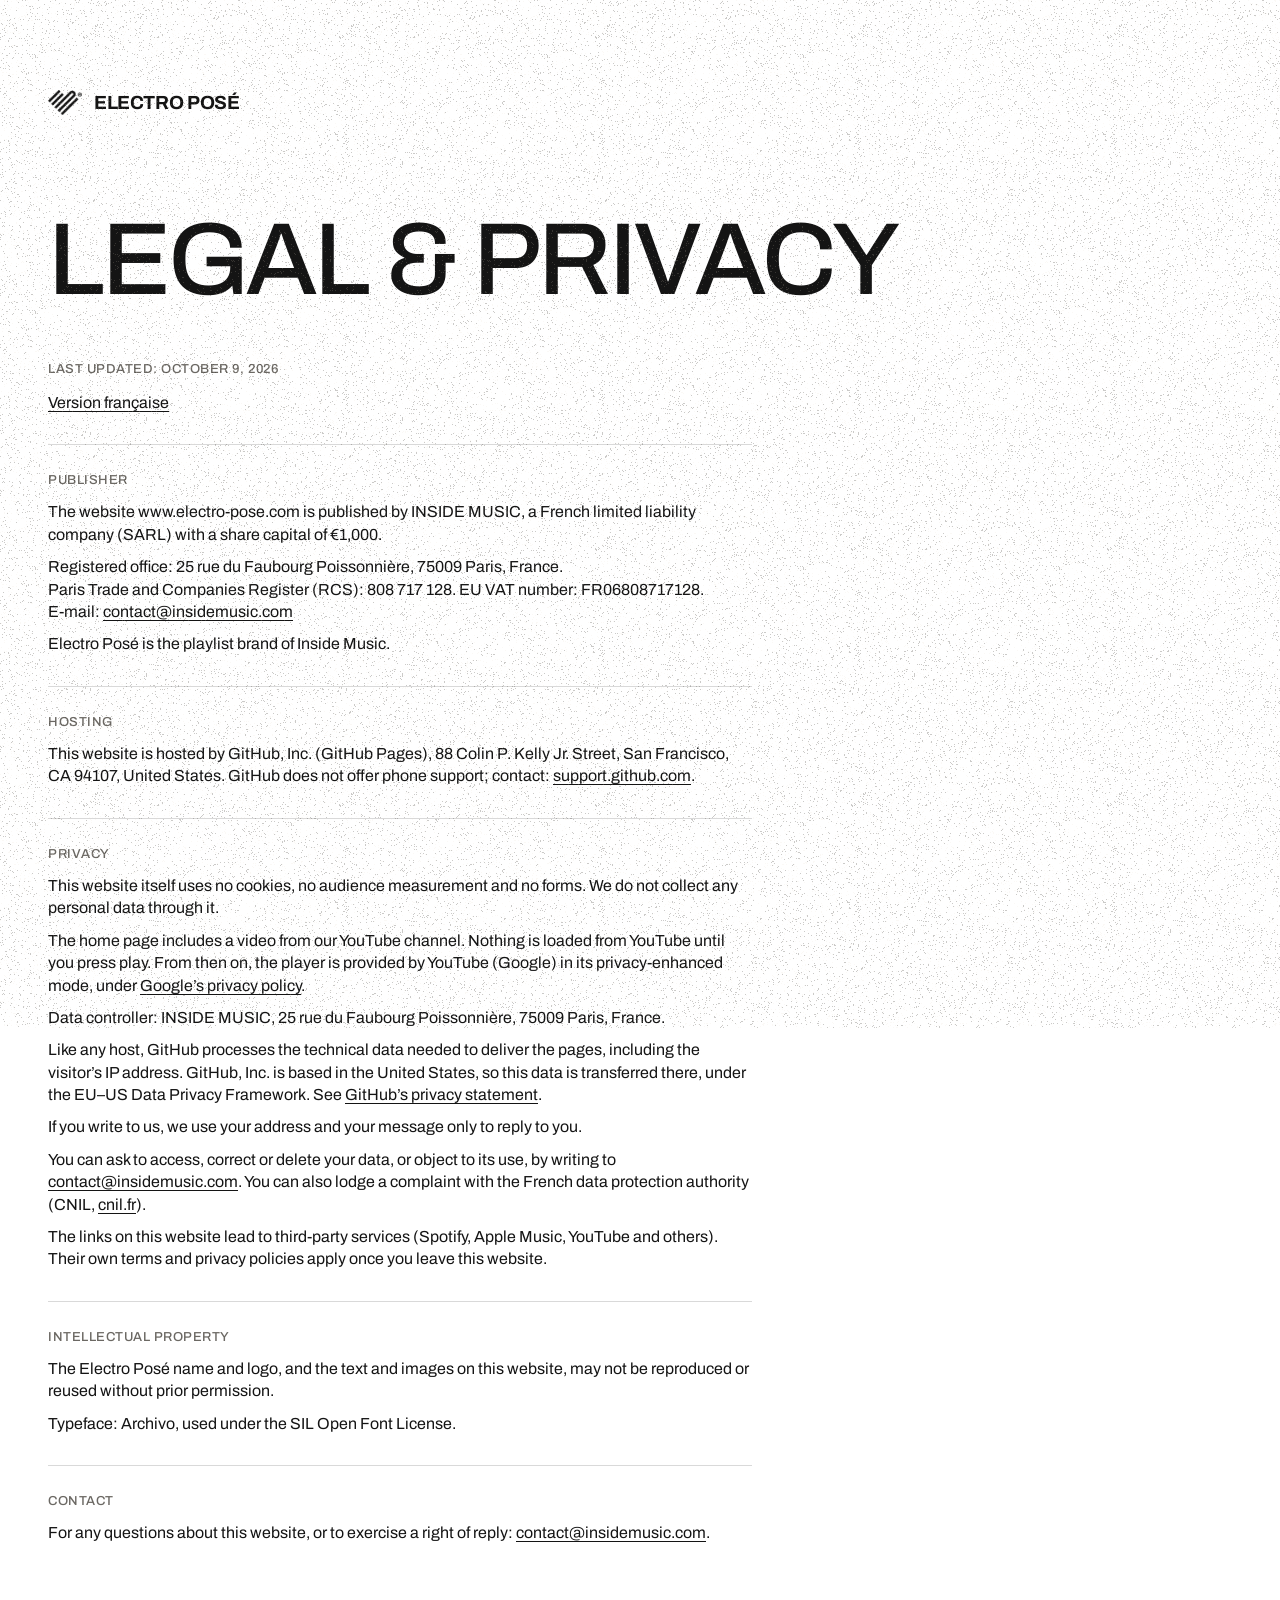
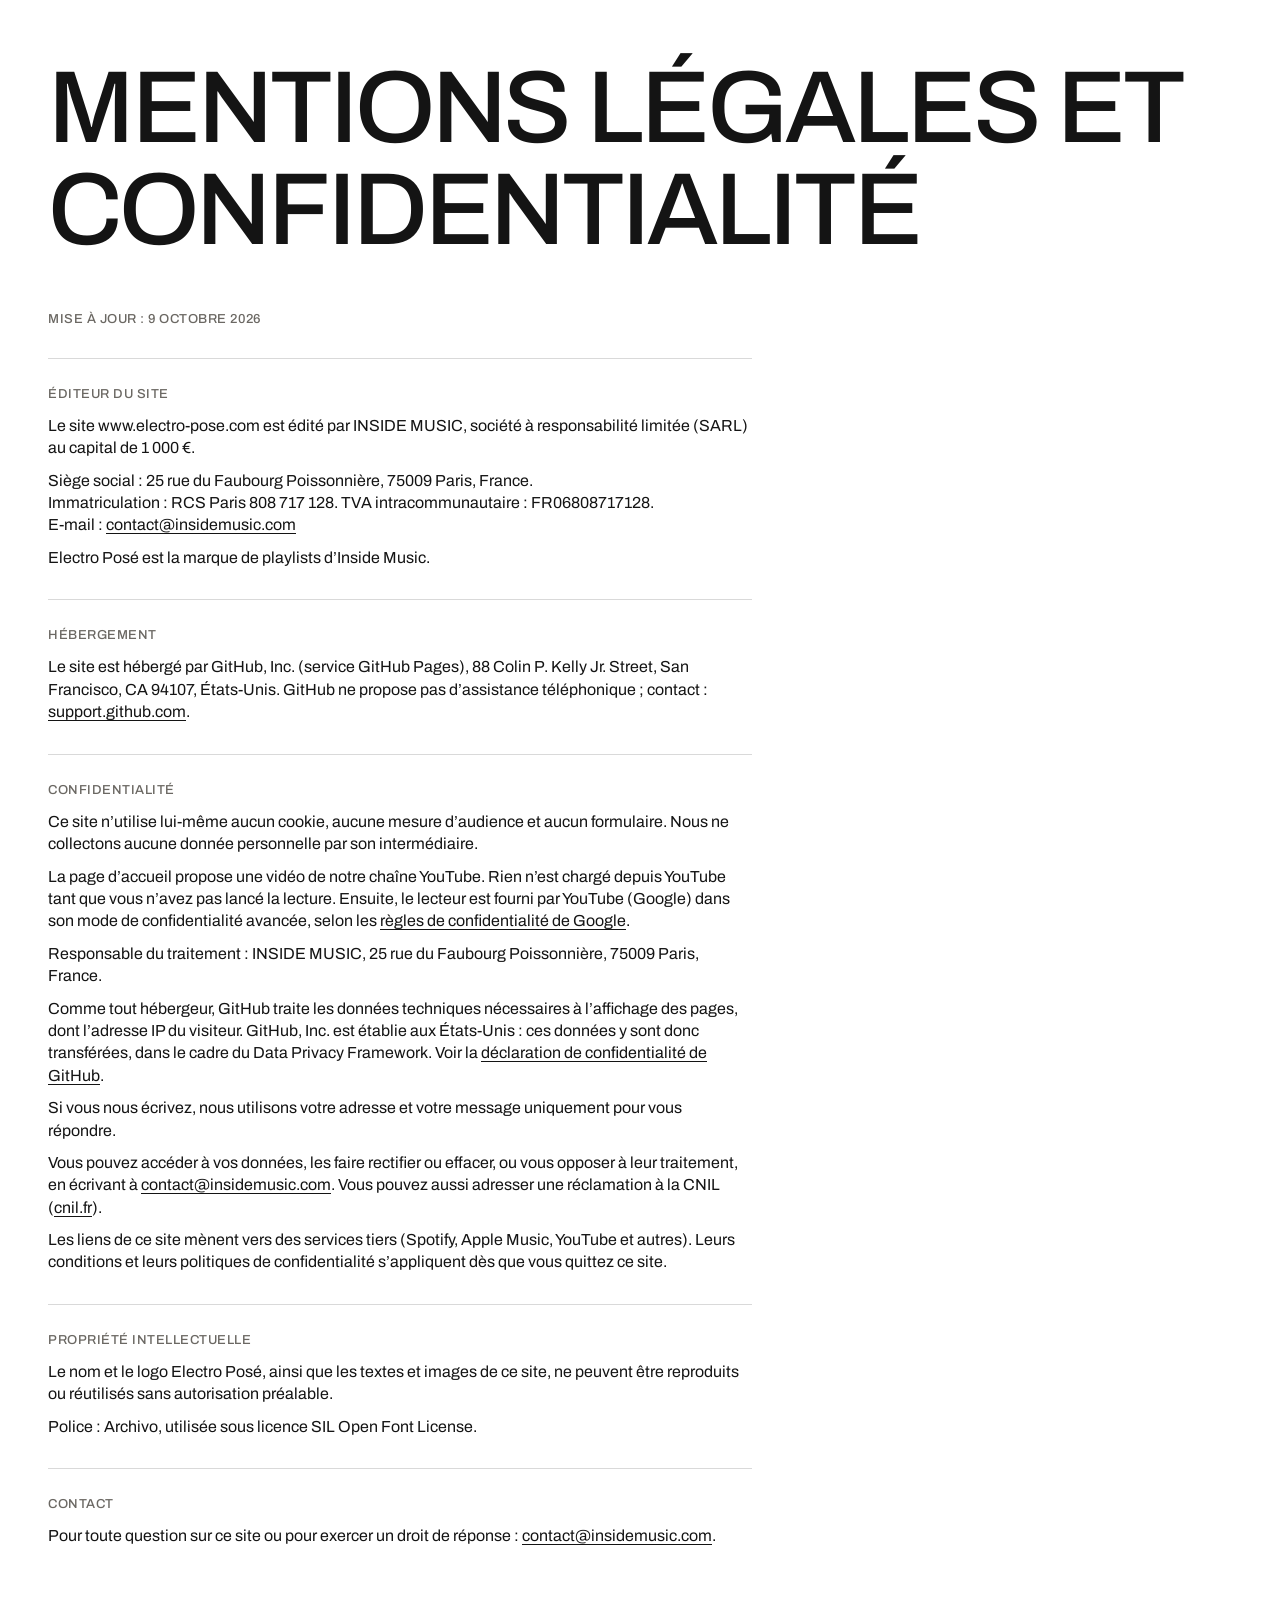
==== legal/index.html @ b82971f2 "Version d'essai du site electro-pose.com Une page en anglais, sans script ni traceur : premier écran" ====
<!doctype html>
<html lang="en">
<head>
<meta charset="utf-8">
<meta name="viewport" content="width=device-width, initial-scale=1">
<title>Legal &amp; privacy — Electro Posé</title>
<meta name="description" content="Legal notice and privacy information for electro-pose.com.">
<!-- VERSION TEST : retirer la ligne « noindex » ci-dessous le jour de la mise en ligne -->
<meta name="robots" content="noindex">
<meta name="color-scheme" content="light">
<meta name="theme-color" content="#ffffff">
<meta name="format-detection" content="telephone=no">
<link rel="canonical" href="https://www.electro-pose.com/legal/">
<link rel="icon" type="image/png" sizes="32x32" href="../assets/favicon-32.png">
<link rel="apple-touch-icon" href="../assets/apple-touch-icon.png">
<link rel="stylesheet" href="../site.css">
</head>
<body>
<div class="grain" aria-hidden="true"></div>

<main class="doc wrap">
  <a class="back" href="../"><img src="../assets/heart.png" width="640" height="476" alt=""><span>Electro Posé</span></a>

  <h1>Legal &amp; privacy</h1>
  <p class="label">Last updated: October 9, 2026</p>
  <p class="jump"><a href="#fr" lang="fr" hreflang="fr">Version française</a></p>

  <section>
    <h2>Publisher</h2>
    <p>The website www.electro-pose.com is published by INSIDE MUSIC, a French limited liability company (SARL) with a share capital of €1,000.</p>
    <p>Registered office: 25 rue du Faubourg Poissonnière, 75009 Paris, France.<br>
    Paris Trade and Companies Register (RCS): 808&nbsp;717&nbsp;128. EU VAT number: FR06808717128.<br>
    E-mail: <a href="mailto:contact@insidemusic.com">contact@insidemusic.com</a></p>
    <p>Electro Posé is the playlist brand of Inside Music.</p>
  </section>

  <section>
    <h2>Hosting</h2>
    <p>This website is hosted by GitHub, Inc. (GitHub Pages), 88 Colin P. Kelly Jr. Street, San Francisco, CA 94107, United States. GitHub does not offer phone support; contact: <a href="https://support.github.com/">support.github.com</a>.</p>
  </section>

  <section>
    <h2>Privacy</h2>
    <p>This website itself uses no cookies, no audience measurement and no forms. We do not collect any personal data through it.</p>
    <p>The home page includes a video from our YouTube channel. Nothing is loaded from YouTube until you press play. From then on, the player is provided by YouTube (Google) in its privacy-enhanced mode, under <a href="https://policies.google.com/privacy">Google’s privacy policy</a>.</p>
    <p>Data controller: INSIDE MUSIC, 25 rue du Faubourg Poissonnière, 75009 Paris, France.</p>
    <p>Like any host, GitHub processes the technical data needed to deliver the pages, including the visitor’s IP address. GitHub, Inc. is based in the United States, so this data is transferred there, under the EU–US Data Privacy Framework. See <a href="https://docs.github.com/en/site-policy/privacy-policies/github-general-privacy-statement">GitHub’s privacy statement</a>.</p>
    <p>If you write to us, we use your address and your message only to reply to you.</p>
    <p>You can ask to access, correct or delete your data, or object to its use, by writing to <a href="mailto:contact@insidemusic.com">contact@insidemusic.com</a>. You can also lodge a complaint with the French data protection authority (CNIL, <a href="https://www.cnil.fr/">cnil.fr</a>).</p>
    <p>The links on this website lead to third-party services (Spotify, Apple Music, YouTube and others). Their own terms and privacy policies apply once you leave this website.</p>
  </section>

  <section>
    <h2>Intellectual property</h2>
    <p>The Electro Posé name and logo, and the text and images on this website, may not be reproduced or reused without prior permission.</p>
    <p>Typeface: Archivo, used under the SIL Open Font License.</p>
  </section>

  <section>
    <h2>Contact</h2>
    <p>For any questions about this website, or to exercise a right of reply: <a href="mailto:contact@insidemusic.com">contact@insidemusic.com</a>.</p>
  </section>

  <div class="fr" id="fr" lang="fr">
    <h1>Mentions légales et confidentialité</h1>
    <p class="label">Mise à jour&nbsp;: 9 octobre 2026</p>

    <section>
      <h2>Éditeur du site</h2>
      <p>Le site www.electro-pose.com est édité par INSIDE MUSIC, société à responsabilité limitée (SARL) au capital de 1&nbsp;000&nbsp;€.</p>
      <p>Siège social&nbsp;: 25 rue du Faubourg Poissonnière, 75009 Paris, France.<br>
      Immatriculation&nbsp;: RCS Paris 808&nbsp;717&nbsp;128. TVA intracommunautaire&nbsp;: FR06808717128.<br>
      E-mail&nbsp;: <a href="mailto:contact@insidemusic.com">contact@insidemusic.com</a></p>
      <p>Electro Posé est la marque de playlists d’Inside Music.</p>
    </section>

    <section>
      <h2>Hébergement</h2>
      <p>Le site est hébergé par GitHub, Inc. (service GitHub Pages), 88 Colin P. Kelly Jr. Street, San Francisco, CA 94107, États-Unis. GitHub ne propose pas d’assistance téléphonique&nbsp;; contact&nbsp;: <a href="https://support.github.com/">support.github.com</a>.</p>
    </section>

    <section>
      <h2>Confidentialité</h2>
      <p>Ce site n’utilise lui-même aucun cookie, aucune mesure d’audience et aucun formulaire. Nous ne collectons aucune donnée personnelle par son intermédiaire.</p>
      <p>La page d’accueil propose une vidéo de notre chaîne YouTube. Rien n’est chargé depuis YouTube tant que vous n’avez pas lancé la lecture. Ensuite, le lecteur est fourni par YouTube (Google) dans son mode de confidentialité avancée, selon les <a href="https://policies.google.com/privacy?hl=fr">règles de confidentialité de Google</a>.</p>
      <p>Responsable du traitement&nbsp;: INSIDE MUSIC, 25 rue du Faubourg Poissonnière, 75009 Paris, France.</p>
      <p>Comme tout hébergeur, GitHub traite les données techniques nécessaires à l’affichage des pages, dont l’adresse IP du visiteur. GitHub, Inc. est établie aux États-Unis&nbsp;: ces données y sont donc transférées, dans le cadre du Data Privacy Framework. Voir la <a href="https://docs.github.com/fr/site-policy/privacy-policies/github-general-privacy-statement">déclaration de confidentialité de GitHub</a>.</p>
      <p>Si vous nous écrivez, nous utilisons votre adresse et votre message uniquement pour vous répondre.</p>
      <p>Vous pouvez accéder à vos données, les faire rectifier ou effacer, ou vous opposer à leur traitement, en écrivant à <a href="mailto:contact@insidemusic.com">contact@insidemusic.com</a>. Vous pouvez aussi adresser une réclamation à la CNIL (<a href="https://www.cnil.fr/">cnil.fr</a>).</p>
      <p>Les liens de ce site mènent vers des services tiers (Spotify, Apple Music, YouTube et autres). Leurs conditions et leurs politiques de confidentialité s’appliquent dès que vous quittez ce site.</p>
    </section>

    <section>
      <h2>Propriété intellectuelle</h2>
      <p>Le nom et le logo Electro Posé, ainsi que les textes et images de ce site, ne peuvent être reproduits ou réutilisés sans autorisation préalable.</p>
      <p>Police&nbsp;: Archivo, utilisée sous licence SIL Open Font License.</p>
    </section>

    <section>
      <h2>Contact</h2>
      <p>Pour toute question sur ce site ou pour exercer un droit de réponse&nbsp;: <a href="mailto:contact@insidemusic.com">contact@insidemusic.com</a>.</p>
    </section>
  </div>
</main>
</body>
</html>
---- site.css ----
/* Electro Posé — electro-pose.com
   Une seule feuille de style, aucun script. Police : Archivo (SIL Open Font License). */

@font-face { font-family: "Archivo"; font-style: normal; font-weight: 400; font-display: swap; src: url(assets/fonts/archivo-400.woff2) format("woff2"); }
@font-face { font-family: "Archivo"; font-style: normal; font-weight: 500; font-display: swap; src: url(assets/fonts/archivo-500.woff2) format("woff2"); }
@font-face { font-family: "Archivo"; font-style: normal; font-weight: 700; font-display: swap; src: url(assets/fonts/archivo-700.woff2) format("woff2"); }

:root {
  --bg: #fff;
  --ink: #141414;
  --muted: #6b6863;
  --line: rgba(20, 20, 20, .16);
  --pad: clamp(18px, 4vw, 48px);
  --max: 1344px;
  --ease: cubic-bezier(.16, 1, .3, 1);
}

*, *::before, *::after { box-sizing: border-box; }
html { -webkit-text-size-adjust: 100%; text-size-adjust: 100%; }
body {
  margin: 0;
  background: var(--bg);
  color: var(--ink);
  font-family: "Archivo", "Helvetica Neue", Arial, sans-serif;
  font-size: 1rem;
  font-size: clamp(1rem, 1.25vw, 1.125rem);
  line-height: 1.4;
  -webkit-font-smoothing: antialiased;
  -moz-osx-font-smoothing: grayscale;
}
h1, h2, p, ul, ol, figure { margin: 0; padding: 0; }
ul, ol { list-style: none; }
img, svg { display: block; max-width: 100%; }
a { color: inherit; }
a:focus-visible { outline: 2px solid currentColor; outline-offset: 3px; }

/* Grain : mêmes grains que insidemusic.com et go.insidemusic.com, mais figés (aucun script). */
.grain { position: fixed; top: 0; right: 0; bottom: 0; left: 0; inset: 0; z-index: 100; pointer-events: none; background: url(assets/grain.png) 0 0 / 256px 256px; }
@media (-webkit-min-device-pixel-ratio: 1.5), (min-resolution: 1.5dppx) { .grain { background-size: 128px 128px; } }
/* Visiteurs qui demandent plus de contraste : pas de grain par-dessus le texte, gris plus foncé. */
@media (forced-colors: active), (prefers-contrast: more) { .grain { display: none; } }
@media (prefers-contrast: more) { :root { --muted: #4a4845; } }

.wrap { width: 100%; max-width: var(--max); margin-left: auto; margin-right: auto; padding-left: var(--pad); padding-right: var(--pad); }
.label { font-size: .8125rem; font-weight: 500; text-transform: uppercase; letter-spacing: .04em; color: var(--muted); }
.ne { width: .78em; height: .78em; flex: none; transition: transform .45s var(--ease); }

.skip { position: absolute; left: 12px; top: -60px; z-index: 200; background: var(--ink); color: #fff; padding: 10px 14px; font-size: .875rem; text-decoration: none; }
.skip:focus { top: 12px; }

/* ——— Premier écran ——— */
.hero { min-height: 100vh; min-height: 100svh; display: flex; flex-direction: column; }
.top { position: relative; z-index: 1; display: flex; align-items: center; justify-content: space-between; gap: 16px; padding-top: 20px; font-size: .8125rem; color: var(--muted); }
.top a { text-decoration: none; padding: 16px 0; margin: -10px 0; }

.lockup { flex: 1; display: flex; flex-direction: column; align-items: center; justify-content: center; text-align: center; padding: 28px 0; padding: clamp(28px, 6vh, 72px) 0; }
/* Le léger décalage remet le dessin du cœur dans l'axe : l'image est plus large que lui à cause du ®. */
.heart { width: 96px; width: clamp(72px, 9vw, 124px); height: auto; margin-bottom: 24px; margin-bottom: clamp(20px, 3.4vh, 40px); translate: 5.3% 0; }
.lockup h1 { font-weight: 700; text-transform: uppercase; letter-spacing: -.035em; line-height: .86; font-size: 56px; font-size: clamp(52px, min(19.4vw, 30vh), 146px); translate: -.028em 0; }
/* Chaque mot est dans un cache (pour la montée à l'arrivée) ; la marge haute laisse la place à l'accent du É. */
.lockup h1 .l { display: block; overflow: hidden; padding: .24em .04em 0; margin-top: -.24em; }
/* Sur deux lignes, un peu d'air pour que l'accent du É ne touche pas le R du dessus. */
.lockup h1 .l + .l { margin-top: -.14em; }
.lockup h1 .l > span { display: inline-block; }
.tagline { margin-top: 20px; margin-top: clamp(16px, 2.8vh, 30px); font-size: 1.0625rem; font-size: clamp(1.0625rem, 1.7vw, 1.5rem); line-height: 1.25; }

.listen { padding-bottom: 24px; padding-bottom: clamp(18px, 3vh, 34px); }
.listen .label { margin-bottom: 10px; }
/* Les traits entre les liens sont l'espace de 1 px de la grille, qui laisse voir le fond gris clair. */
.doors { display: grid; gap: 1px; margin-left: calc(var(--pad) * -1); margin-right: calc(var(--pad) * -1); background: #dcdcdc; border-top: 1px solid var(--ink); border-bottom: 1px solid var(--ink); }
.doors a {
  display: flex; align-items: center; justify-content: space-between; gap: 16px;
  height: 100%; min-height: 54px; padding: 12px var(--pad);
  background: var(--bg);
  text-decoration: none; text-transform: uppercase; font-weight: 500; letter-spacing: -.02em; line-height: 1;
  font-size: 1.1875rem; font-size: clamp(1.1875rem, 1.9vw, 1.625rem);
  transition: background-color .25s ease, color .25s ease;
}
.doors small { margin-left: .5em; font-size: .8125rem; font-weight: 400; letter-spacing: 0; text-transform: none; color: var(--muted); transition: color .25s ease; }
/* Au doigt : la ligne s'inverse le temps de l'appui. À la souris : au survol. Au clavier : inversion + filet intérieur. */
.doors a:active { background: var(--ink); color: #fff; }
.doors a:active small { color: rgba(255, 255, 255, .72); }
.doors a:focus-visible { background: var(--ink); color: #fff; outline: 2px solid currentColor; outline-offset: -8px; }
.doors a:focus-visible small { color: rgba(255, 255, 255, .72); }
@media (hover: hover) {
  .top a:hover { color: var(--ink); }
  .doors a:hover { background: var(--ink); color: #fff; }
  .doors a:hover small { color: rgba(255, 255, 255, .72); }
  .doors a:hover .ne, .links a:hover .ne { transform: translate(3px, -3px); }
  .links a:hover span { background-size: 100% 1px; }
}

/* Petits téléphones : on resserre pour garder les liens d'écoute à l'écran. */
@media (max-width: 759px) and (max-height: 660px) {
  .lockup { padding: 12px 0; }
  .heart { width: 64px; margin-bottom: 16px; }
  .doors a { min-height: 48px; }
}

@media (min-width: 760px) {
  .doors { margin-left: -18px; margin-right: -18px; grid-template-columns: repeat(2, 1fr); }
  .doors a { min-height: 76px; padding: 18px; }
}
@media (min-width: 1000px) {
  /* Le nom sur une ligne dès qu'il y a la place ; la taille suit aussi la hauteur de l'écran pour que les liens d'écoute restent visibles. */
  /* 7.43 = largeur du nom divisée par la taille de police : le nom fait exactement la largeur de la barre d'écoute. */
  .lockup h1 { font-size: 120px; font-size: clamp(76px, min(calc((min(100vw, var(--max)) - 2 * var(--pad)) / 7.43), 25vh), 170px); white-space: nowrap; }
  .lockup h1 .l, .lockup h1 .l + .l { display: inline-block; vertical-align: top; margin-top: -.24em; }
  .doors { grid-template-columns: repeat(4, 1fr); }
  .doors a { min-height: 84px; padding: 20px 18px; }
  .doors a > span { position: relative; }
  .doors small { position: absolute; left: 0; top: 100%; margin: 7px 0 0; white-space: nowrap; }
}

/* Écran couché de moins de 1000 px de large : le nom sur une ligne. */
@media (min-width: 640px) and (max-width: 999px) and (orientation: landscape) {
  .lockup h1 { font-size: clamp(44px, min(11vw, 24vh), 146px); white-space: nowrap; }
  .lockup h1 .l, .lockup h1 .l + .l { display: inline-block; vertical-align: top; margin-top: -.24em; }
}
/* Téléphone couché : tout resserrer, les quatre liens sur une rangée. */
@media (min-width: 640px) and (max-width: 999px) and (max-height: 520px) {
  .top { padding-top: 12px; }
  .lockup { padding: 8px 0; }
  .heart { width: 48px; margin-bottom: 8px; }
  .tagline { margin-top: 8px; }
  .listen { padding-bottom: 12px; }
  .listen .label { margin-bottom: 6px; }
  .doors { margin-left: 0; margin-right: 0; grid-template-columns: repeat(4, 1fr); }
  .doors a { min-height: 46px; padding: 8px 12px; gap: 8px; font-size: clamp(13px, 2.2vw, 16px); }
  .doors small { display: none; }
}

/* ——— Notre histoire ——— */
.story { padding-top: 96px; padding-top: clamp(72px, 12vw, 168px); padding-bottom: 80px; padding-bottom: clamp(64px, 10vw, 144px); }
.story h2 { font-weight: 500; text-transform: uppercase; letter-spacing: -.03em; line-height: .9; font-size: 56px; font-size: clamp(44px, 9.4vw, 136px); margin-bottom: 32px; margin-bottom: clamp(28px, 4.6vw, 64px); }
.lead { max-width: 25em; font-size: 1.5rem; font-size: clamp(1.4375rem, 2.9vw, 2.625rem); font-weight: 500; line-height: 1.12; letter-spacing: -.02em; text-wrap: pretty; }
.sub { max-width: 34em; margin-top: 22px; margin-top: clamp(18px, 2.4vw, 32px); font-size: 1.0625rem; font-size: clamp(1.0625rem, 1.5vw, 1.375rem); line-height: 1.35; text-wrap: pretty; }

/* La vidéo : le cadre passe au-dessus du grain, pour ne pas grainer l'image pendant la lecture. */
.video { margin: 44px 0 0; margin-top: clamp(40px, 6vw, 88px); }
.video .frame { position: relative; z-index: 101; padding-top: 56.25%; background: var(--ink); }
.video iframe { position: absolute; top: 0; left: 0; width: 100%; height: 100%; border: 0; }
.video figcaption { display: flex; justify-content: space-between; gap: 16px; margin-top: 12px; font-size: .8125rem; color: var(--muted); }
.video figcaption a { padding: 12px 0; margin: -12px 0; text-underline-offset: 3px; }

.thread { display: grid; gap: 28px; margin-top: 64px; margin-top: clamp(52px, 8vw, 116px); }
.thread li { border-top: 1px solid var(--ink); padding: 16px 0 0; }
.thread .y { display: block; font-weight: 700; text-transform: uppercase; letter-spacing: -.03em; line-height: .95; font-size: 40px; font-size: clamp(34px, 4.6vw, 64px); }
.thread p { max-width: 21em; margin-top: 10px; font-size: 1rem; font-size: clamp(1rem, 1.3vw, 1.1875rem); line-height: 1.35; color: var(--muted); text-wrap: balance; }
@media (min-width: 760px) {
  .thread { grid-template-columns: repeat(3, 1fr); gap: 24px; }
}

/* Fin de section : un lien du même style que les liens d'écoute du premier écran. */
.doors.one { grid-template-columns: 1fr; margin-top: 56px; margin-top: clamp(52px, 7vw, 96px); }

/* ——— Pied de page ——— */
footer { background: var(--ink); color: #fff; }
.foot { display: grid; gap: 44px; padding-top: 64px; padding-top: clamp(52px, 7vw, 104px); padding-bottom: 44px; padding-bottom: clamp(36px, 5vw, 60px); }
.heart-w { width: 54px; height: auto; margin-bottom: 26px; filter: brightness(0) invert(1); }
.claim { max-width: 13.5em; font-size: 28px; font-size: clamp(26px, 3.6vw, 52px); font-weight: 500; text-transform: uppercase; letter-spacing: -.03em; line-height: .98; text-wrap: balance; }
.links { display: grid; gap: 2px; align-content: end; }
.links a { display: inline-flex; align-items: center; gap: .55em; padding: 10px 0; text-decoration: none; font-size: 1rem; font-size: clamp(1rem, 1.3vw, 1.1875rem); }
.links a span { background: linear-gradient(currentColor, currentColor) 0 100% / 0 1px no-repeat; transition: background-size .5s var(--ease); padding-bottom: 2px; }
.links a:focus-visible span { background-size: 100% 1px; }
@media (min-width: 760px) {
  .foot { grid-template-columns: 1fr auto; align-items: end; gap: 64px; }
}

/* ——— Page légale ——— */
.doc { padding-top: 48px; padding-top: clamp(40px, 7vw, 96px); padding-bottom: 80px; padding-bottom: clamp(64px, 9vw, 120px); }
.doc .back { display: inline-flex; align-items: center; gap: 12px; text-decoration: none; font-weight: 700; text-transform: uppercase; letter-spacing: -.02em; font-size: 1.1875rem; line-height: 1; padding: 10px 0; margin: -10px 0; }
.doc .back img { width: 34px; height: auto; }
.doc h1 { margin: 48px 0 32px; margin: clamp(40px, 7vw, 88px) 0 clamp(28px, 4vw, 48px); font-weight: 500; text-transform: uppercase; letter-spacing: -.03em; line-height: 1; font-size: 40px; font-size: clamp(32px, 8vw, 104px); }
.doc .jump { margin-top: 14px; }
.doc section { max-width: 44em; padding-top: 26px; margin-top: 30px; border-top: 1px solid var(--line); }
.doc h2 { font-size: .8125rem; font-weight: 500; text-transform: uppercase; letter-spacing: .04em; color: var(--muted); margin-bottom: 12px; }
.doc p + p { margin-top: 10px; }
.doc a { text-underline-offset: 3px; }
.doc .fr { margin-top: 80px; margin-top: clamp(64px, 9vw, 112px); }

/* ——— Arrivée en douceur (CSS seul, coupée si le visiteur préfère moins d'animations) ——— */
@keyframes rise { from { transform: translateY(108%); } to { transform: none; } }
@keyframes fade { from { opacity: 0; transform: translateY(10px); } to { opacity: 1; transform: none; } }
@media (prefers-reduced-motion: no-preference) {
  .lockup h1 .l > span { animation: rise 1s var(--ease) .05s both; }
  .lockup h1 .l + .l > span { animation-delay: .13s; }
  .tagline { animation: fade .9s var(--ease) .3s both; }
  .listen { animation: fade .9s var(--ease) .4s both; }
}
@media (prefers-reduced-motion: reduce) {
  * { transition: none !important; }
}

/* ════════ Mouvements (CSS seul, aucun script) ════════
   Tout ce bloc est un supplément : sans lui, ou sur un navigateur qui ne le comprend pas, la page s'affiche comme avant.
   Tout est coupé si le visiteur a demandé « moins d'animations ». */

::selection { background: var(--ink); color: #fff; }
footer ::selection { background: #fff; color: var(--ink); }

/* Bandeau du pied : une ligne géante, fixe par défaut. */
.ticker { overflow: hidden; padding: 28px 0; padding: clamp(22px, 3.2vw, 44px) 0; border-bottom: 1px solid rgba(255, 255, 255, .16); }
.ticker .track { display: flex; align-items: center; width: max-content; white-space: nowrap; font-size: 56px; font-size: clamp(44px, 9vw, 128px); font-weight: 500; text-transform: uppercase; letter-spacing: -.03em; line-height: 1; }
.ticker .track > * { flex: none; margin-right: .42em; }
.ticker i { width: .6em; height: .5em; background: currentColor; -webkit-mask: url(assets/heart-mark.png) center / contain no-repeat; mask: url(assets/heart-mark.png) center / contain no-repeat; }

/* Le titre « Our story » est dans un cache, pour pouvoir monter depuis le bas. */
.story h2 .m { display: block; overflow: hidden; padding-top: .12em; margin-top: -.12em; }
.story h2 .m > span { display: inline-block; }

@media (prefers-reduced-motion: no-preference) {
  html { scroll-behavior: smooth; }

  /* Fondu entre l'accueil et la page légale. */
  @view-transition { navigation: auto; }
  ::view-transition-old(root), ::view-transition-new(root) { animation-duration: .4s; }

  /* Grain vivant : le calque, plus grand que l'écran, change de place 12 fois par seconde (comme sur insidemusic.com, sans script). */
  .grain { top: -128px; right: -128px; bottom: -128px; left: -128px; inset: -128px; will-change: transform; animation: grain .66s steps(1, end) infinite; }

  /* Le cœur se dessine le long de ses traits, de bas en haut. */
  .hero .heart {
    -webkit-mask: linear-gradient(45deg, #000 46%, transparent 54%) 100% 0 / 320% 320% no-repeat;
    mask: linear-gradient(45deg, #000 46%, transparent 54%) 100% 0 / 320% 320% no-repeat;
    animation: draw 1.4s var(--ease) .1s both;
  }
}
@keyframes grain {
  0% { transform: translate(0, 0); }
  12.5% { transform: translate(-37px, 61px); }
  25% { transform: translate(53px, -29px); }
  37.5% { transform: translate(-83px, -71px); }
  50% { transform: translate(71px, 97px); }
  62.5% { transform: translate(-19px, -103px); }
  75% { transform: translate(101px, 13px); }
  87.5% { transform: translate(-59px, 43px); }
}
@keyframes draw { from { -webkit-mask-position: 100% 0; mask-position: 100% 0; } to { -webkit-mask-position: 0 100%; mask-position: 0 100%; } }

/* Apparitions liées au défilement : chaque bloc arrive en douceur quand il entre dans l'écran, et suit le doigt. */
@supports (animation-timeline: view()) {
  @media (prefers-reduced-motion: no-preference) {
    .lockup { animation: recede linear both; animation-timeline: scroll(root block); animation-range: 0px 100vh; }
    .story h2 .m > span { animation: rise linear both; animation-timeline: view(); animation-range: entry 0% cover 22%; }
    /* Les plages se terminent tôt (18 à 24 % de la traversée) : même tout en bas de la page, sur un très grand écran, chaque bloc finit d'apparaître. Le pied de page, lui, ne bouge pas. */
    .lead, .sub, .video, .thread li { animation: arrive linear both; animation-timeline: view(); animation-range: entry 0% cover 18%; }
    .thread li:nth-child(2) { animation-range: entry 10% cover 21%; }
    .thread li:nth-child(3) { animation-range: entry 20% cover 24%; }
    .doors.one { animation: arrive linear both; animation-timeline: view(); animation-range: entry 0% cover 14%; }
    /* Le filet de chaque étape se trace de gauche à droite. */
    .thread li { border-top-color: transparent; position: relative; }
    .thread li::before { content: ""; position: absolute; top: -1px; left: 0; right: 0; height: 1px; background: var(--ink); transform-origin: 0 50%; animation: trace linear both; animation-timeline: view(); animation-range: entry 0% cover 24%; }
    /* Le bandeau glisse vers la gauche pendant qu'il traverse l'écran. */
    .ticker .track { animation: drift linear both; animation-timeline: view(); animation-range: entry 0% exit 100%; }
  }
}
@keyframes recede { to { opacity: 0; transform: translateY(16vh) scale(.95); } }
@keyframes arrive { from { opacity: 0; transform: translateY(32px); } to { opacity: 1; transform: none; } }
@keyframes trace { from { transform: scaleX(0); } to { transform: none; } }
@keyframes drift { from { transform: translateX(-2%); } to { transform: translateX(-30%); } }
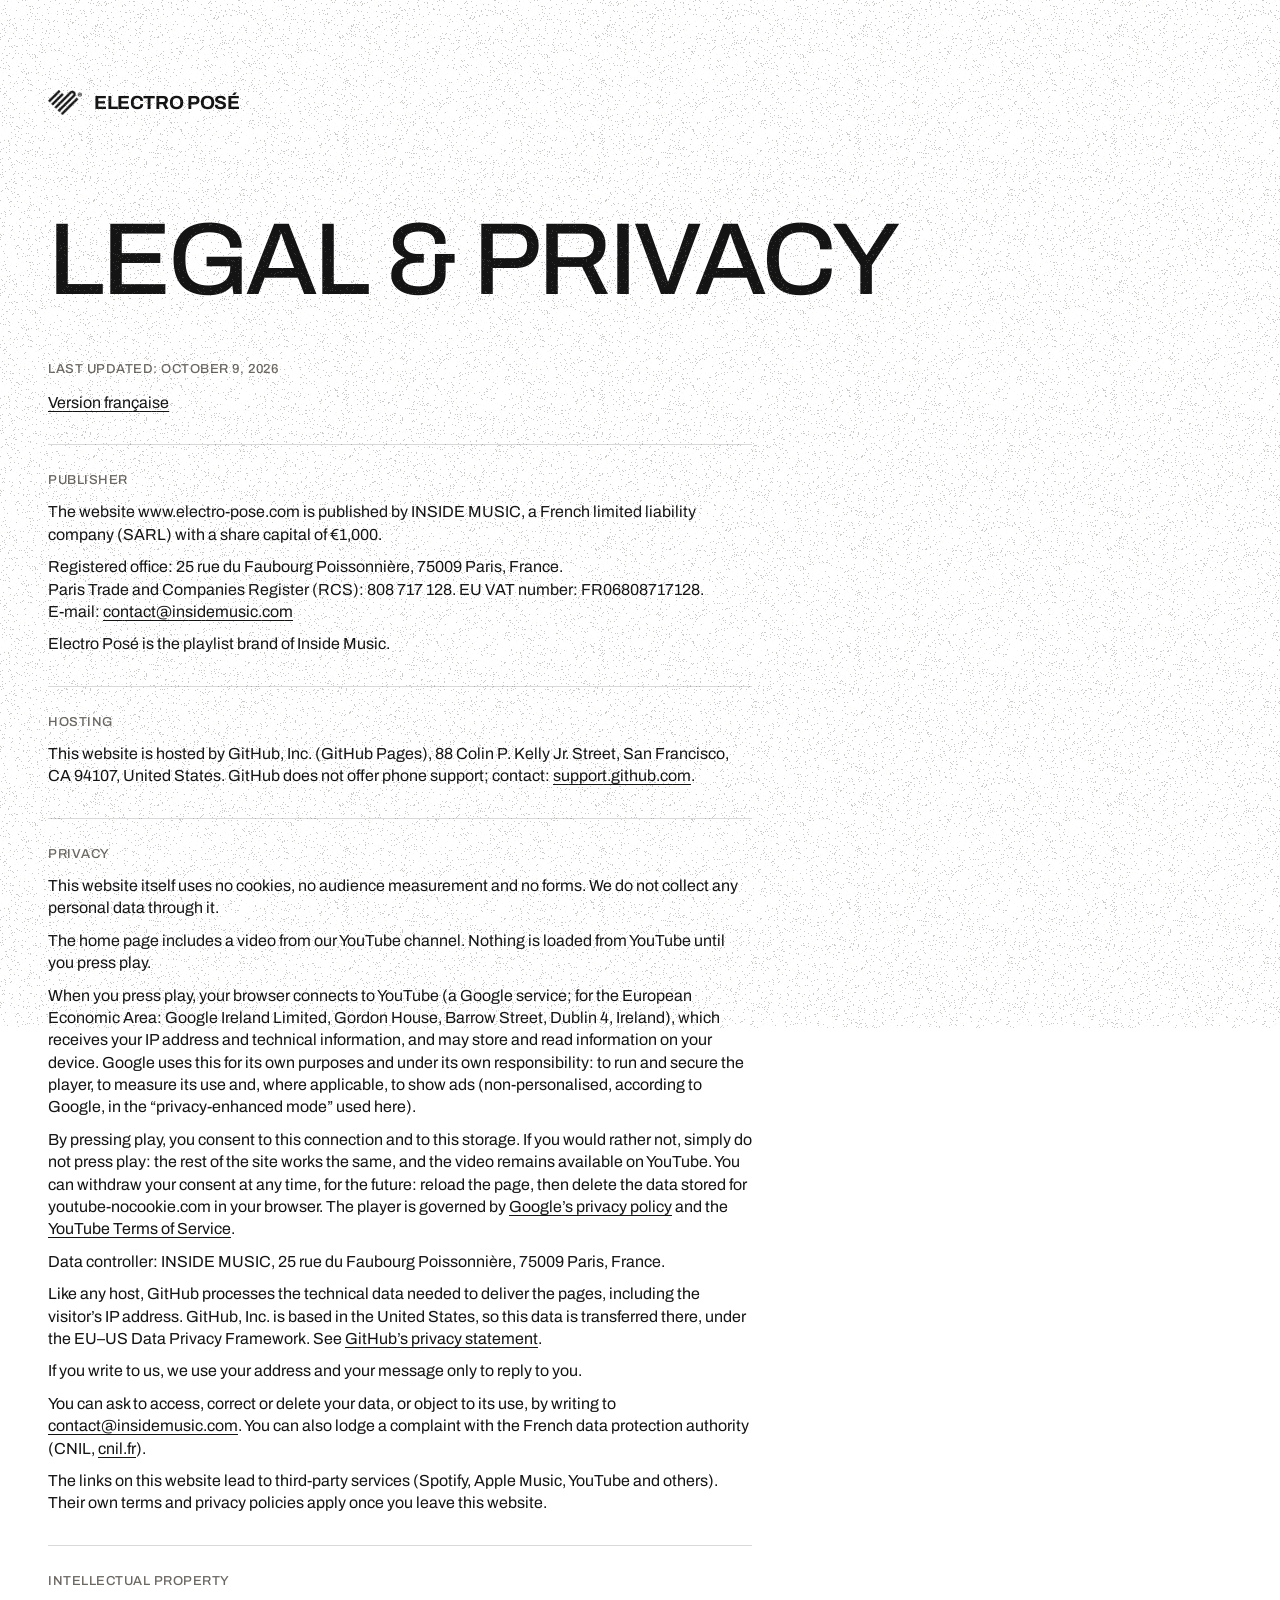
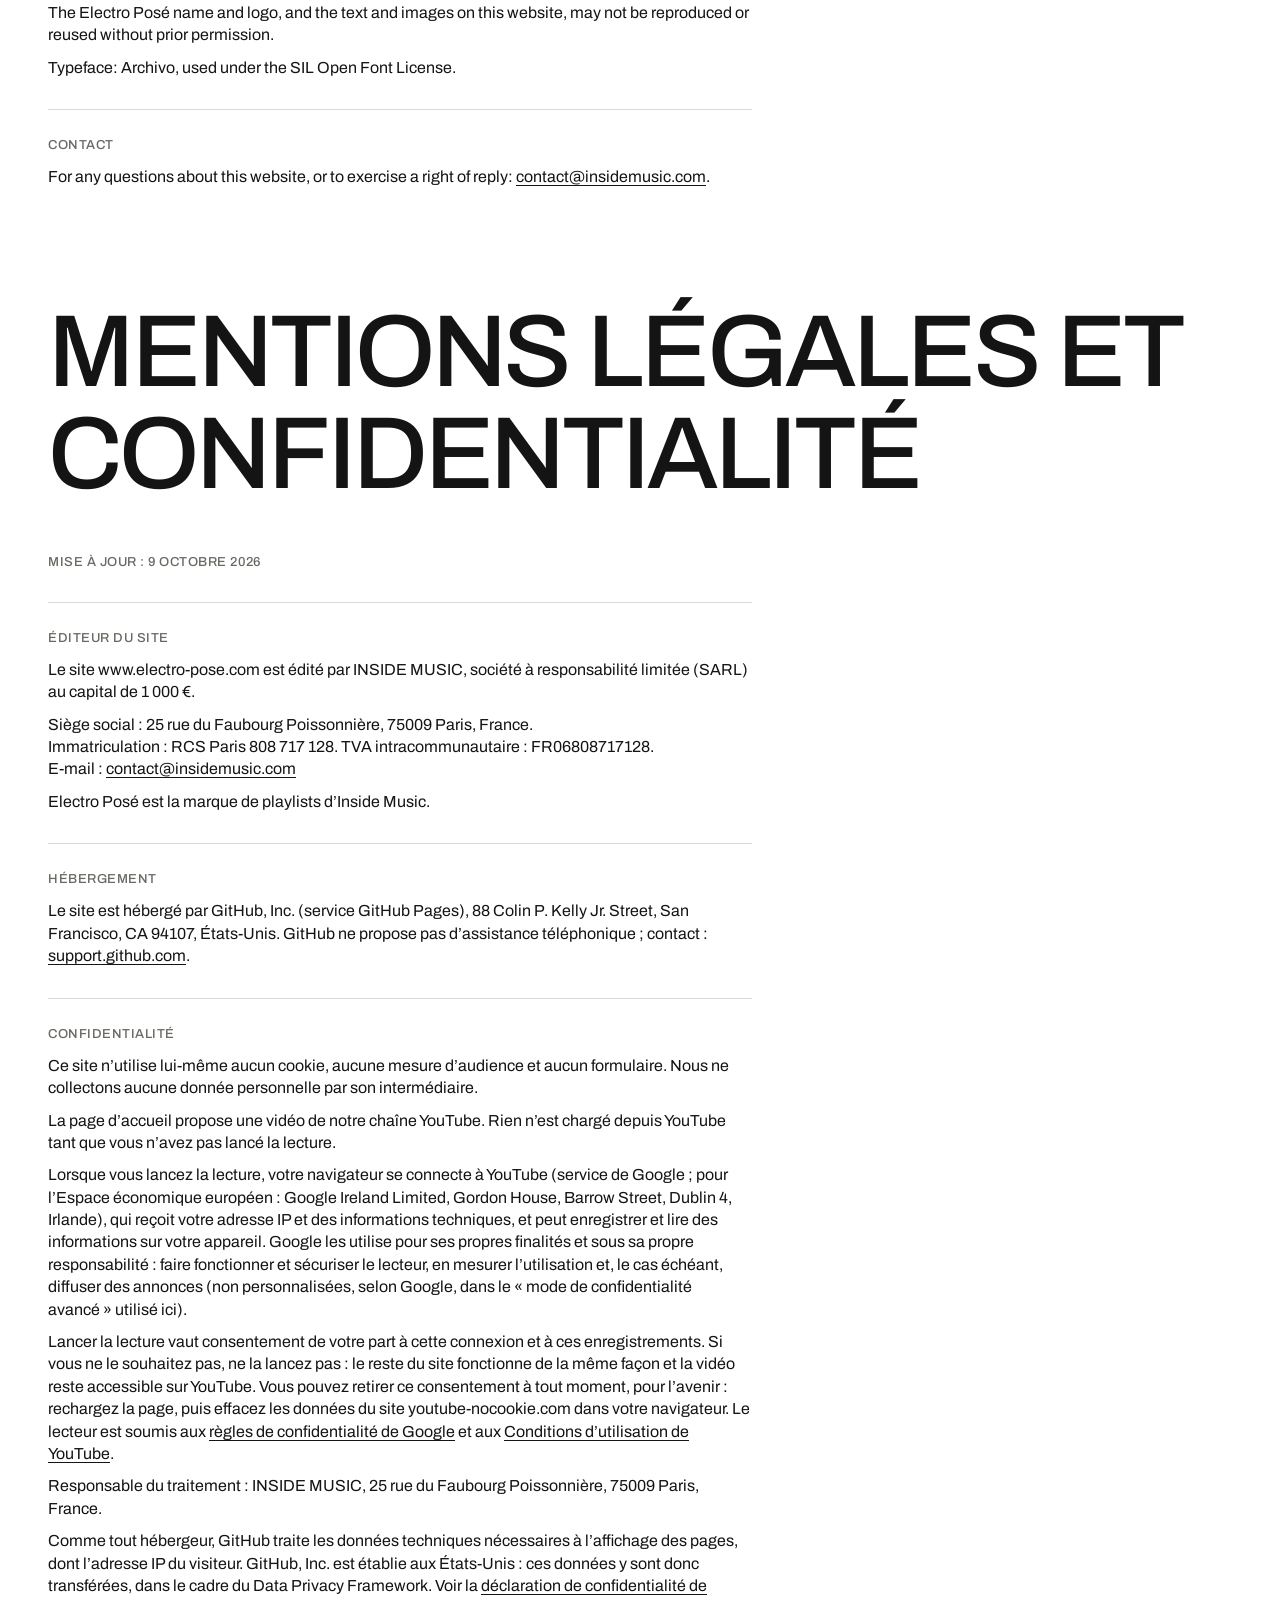
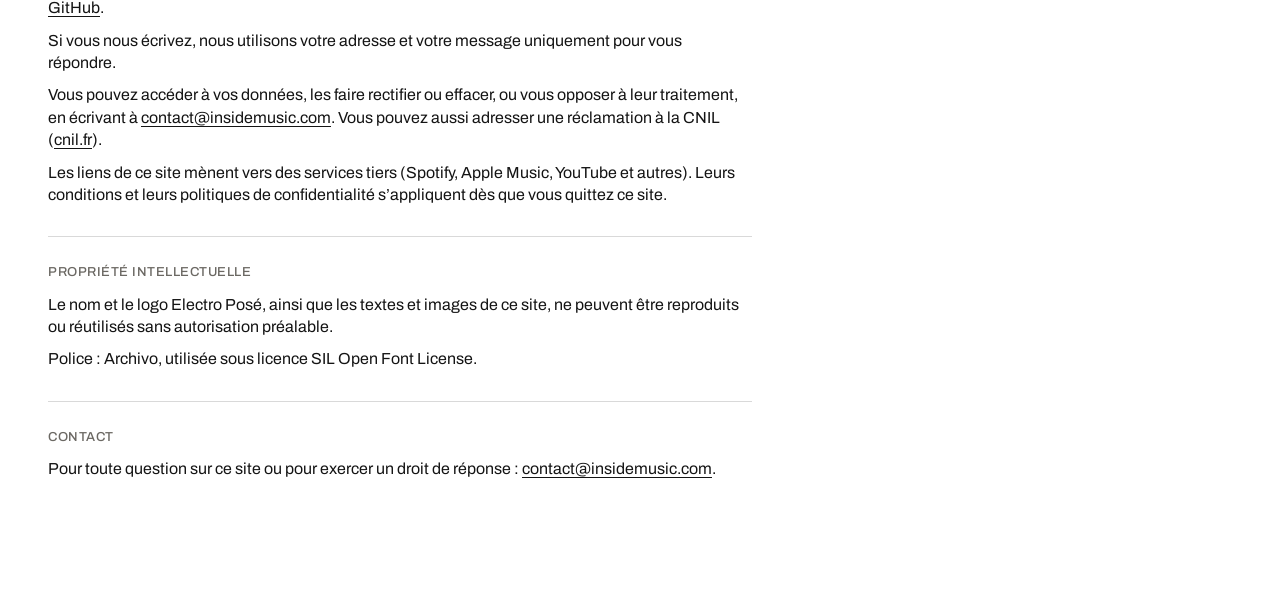
==== commit e9e5d456: "Vidéo : le lecteur YouTube reçoit le droit de démarrer au clic et de passer en plein écran - L'attri" ====
--- a/legal/index.html
+++ b/legal/index.html
@@ -42,7 +42,9 @@
   <section>
     <h2>Privacy</h2>
     <p>This website itself uses no cookies, no audience measurement and no forms. We do not collect any personal data through it.</p>
-    <p>The home page includes a video from our YouTube channel. Nothing is loaded from YouTube until you press play. From then on, the player is provided by YouTube (Google) in its privacy-enhanced mode, under <a href="https://policies.google.com/privacy">Google’s privacy policy</a>.</p>
+    <p>The home page includes a video from our YouTube channel. Nothing is loaded from YouTube until you press play.</p>
+    <p>When you press play, your browser connects to YouTube (a Google service; for the European Economic Area: Google Ireland Limited, Gordon House, Barrow Street, Dublin 4, Ireland), which receives your IP address and technical information, and may store and read information on your device. Google uses this for its own purposes and under its own responsibility: to run and secure the player, to measure its use and, where applicable, to show ads (non-personalised, according to Google, in the “privacy-enhanced mode” used here).</p>
+    <p>By pressing play, you consent to this connection and to this storage. If you would rather not, simply do not press play: the rest of the site works the same, and the video remains available on YouTube. You can withdraw your consent at any time, for the future: reload the page, then delete the data stored for youtube-nocookie.com in your browser. The player is governed by <a href="https://policies.google.com/privacy">Google’s privacy policy</a> and the <a href="https://www.youtube.com/t/terms">YouTube Terms of Service</a>.</p>
     <p>Data controller: INSIDE MUSIC, 25 rue du Faubourg Poissonnière, 75009 Paris, France.</p>
     <p>Like any host, GitHub processes the technical data needed to deliver the pages, including the visitor’s IP address. GitHub, Inc. is based in the United States, so this data is transferred there, under the EU–US Data Privacy Framework. See <a href="https://docs.github.com/en/site-policy/privacy-policies/github-general-privacy-statement">GitHub’s privacy statement</a>.</p>
     <p>If you write to us, we use your address and your message only to reply to you.</p>
@@ -82,7 +84,9 @@
     <section>
       <h2>Confidentialité</h2>
       <p>Ce site n’utilise lui-même aucun cookie, aucune mesure d’audience et aucun formulaire. Nous ne collectons aucune donnée personnelle par son intermédiaire.</p>
-      <p>La page d’accueil propose une vidéo de notre chaîne YouTube. Rien n’est chargé depuis YouTube tant que vous n’avez pas lancé la lecture. Ensuite, le lecteur est fourni par YouTube (Google) dans son mode de confidentialité avancée, selon les <a href="https://policies.google.com/privacy?hl=fr">règles de confidentialité de Google</a>.</p>
+      <p>La page d’accueil propose une vidéo de notre chaîne YouTube. Rien n’est chargé depuis YouTube tant que vous n’avez pas lancé la lecture.</p>
+      <p>Lorsque vous lancez la lecture, votre navigateur se connecte à YouTube (service de Google&nbsp;; pour l’Espace économique européen&nbsp;: Google Ireland Limited, Gordon House, Barrow Street, Dublin 4, Irlande), qui reçoit votre adresse IP et des informations techniques, et peut enregistrer et lire des informations sur votre appareil. Google les utilise pour ses propres finalités et sous sa propre responsabilité&nbsp;: faire fonctionner et sécuriser le lecteur, en mesurer l’utilisation et, le cas échéant, diffuser des annonces (non personnalisées, selon Google, dans le «&nbsp;mode de confidentialité avancé&nbsp;» utilisé ici).</p>
+      <p>Lancer la lecture vaut consentement de votre part à cette connexion et à ces enregistrements. Si vous ne le souhaitez pas, ne la lancez pas&nbsp;: le reste du site fonctionne de la même façon et la vidéo reste accessible sur YouTube. Vous pouvez retirer ce consentement à tout moment, pour l’avenir&nbsp;: rechargez la page, puis effacez les données du site youtube-nocookie.com dans votre navigateur. Le lecteur est soumis aux <a href="https://policies.google.com/privacy?hl=fr">règles de confidentialité de Google</a> et aux <a href="https://www.youtube.com/t/terms?hl=fr">Conditions d’utilisation de YouTube</a>.</p>
       <p>Responsable du traitement&nbsp;: INSIDE MUSIC, 25 rue du Faubourg Poissonnière, 75009 Paris, France.</p>
       <p>Comme tout hébergeur, GitHub traite les données techniques nécessaires à l’affichage des pages, dont l’adresse IP du visiteur. GitHub, Inc. est établie aux États-Unis&nbsp;: ces données y sont donc transférées, dans le cadre du Data Privacy Framework. Voir la <a href="https://docs.github.com/fr/site-policy/privacy-policies/github-general-privacy-statement">déclaration de confidentialité de GitHub</a>.</p>
       <p>Si vous nous écrivez, nous utilisons votre adresse et votre message uniquement pour vous répondre.</p>
--- a/site.css
+++ b/site.css
@@ -138,10 +138,12 @@
 
 /* La vidéo : le cadre passe au-dessus du grain, pour ne pas grainer l'image pendant la lecture. */
 .video { margin: 44px 0 0; margin-top: clamp(40px, 6vw, 88px); }
-.video .frame { position: relative; z-index: 101; padding-top: 56.25%; background: var(--ink); }
+/* 200 px au moins de haut : c'est la taille minimale que YouTube demande pour son lecteur (petits téléphones). */
+.video .frame { position: relative; z-index: 101; padding-top: 56.25%; min-height: 200px; background: var(--ink); }
+@media (forced-colors: active) { .video .frame { outline: 1px solid CanvasText; } }
 .video iframe { position: absolute; top: 0; left: 0; width: 100%; height: 100%; border: 0; }
-.video figcaption { display: flex; justify-content: space-between; gap: 16px; margin-top: 12px; font-size: .8125rem; color: var(--muted); }
-.video figcaption a { padding: 12px 0; margin: -12px 0; text-underline-offset: 3px; }
+.video figcaption { display: flex; flex-wrap: wrap; justify-content: space-between; gap: 0 16px; margin-top: 12px; font-size: .8125rem; color: var(--muted); }
+.video figcaption a { padding: 13px 0; margin: -13px 0; text-underline-offset: 3px; }
 
 .thread { display: grid; gap: 28px; margin-top: 64px; margin-top: clamp(52px, 8vw, 116px); }
 .thread li { border-top: 1px solid var(--ink); padding: 16px 0 0; }
@@ -199,7 +201,7 @@
 ::selection { background: var(--ink); color: #fff; }
 footer ::selection { background: #fff; color: var(--ink); }
 
-/* Bandeau du pied : une ligne géante, fixe par défaut. */
+/* Bannière du pied : une ligne géante. Elle défile en boucle (voir plus bas), et reste fixe si le visiteur a demandé moins d'animations. */
 .ticker { overflow: hidden; padding: 28px 0; padding: clamp(22px, 3.2vw, 44px) 0; border-bottom: 1px solid rgba(255, 255, 255, .16); }
 .ticker .track { display: flex; align-items: center; width: max-content; white-space: nowrap; font-size: 56px; font-size: clamp(44px, 9vw, 128px); font-weight: 500; text-transform: uppercase; letter-spacing: -.03em; line-height: 1; }
 .ticker .track > * { flex: none; margin-right: .42em; }
@@ -218,6 +220,10 @@
 
   /* Grain vivant : le calque, plus grand que l'écran, change de place 12 fois par seconde (comme sur insidemusic.com, sans script). */
   .grain { top: -128px; right: -128px; bottom: -128px; left: -128px; inset: -128px; will-change: transform; animation: grain .66s steps(1, end) infinite; }
+
+  /* La bannière du pied défile en boucle, sans à-coup ; elle s'arrête sous la souris. */
+  .ticker .track { will-change: transform; animation: marquee 36s linear infinite; }
+  .ticker:hover .track { animation-play-state: paused; }
 
   /* Le cœur se dessine le long de ses traits, de bas en haut. */
   .hero .heart {
@@ -251,11 +257,9 @@
     /* Le filet de chaque étape se trace de gauche à droite. */
     .thread li { border-top-color: transparent; position: relative; }
     .thread li::before { content: ""; position: absolute; top: -1px; left: 0; right: 0; height: 1px; background: var(--ink); transform-origin: 0 50%; animation: trace linear both; animation-timeline: view(); animation-range: entry 0% cover 24%; }
-    /* Le bandeau glisse vers la gauche pendant qu'il traverse l'écran. */
-    .ticker .track { animation: drift linear both; animation-timeline: view(); animation-range: entry 0% exit 100%; }
   }
 }
 @keyframes recede { to { opacity: 0; transform: translateY(16vh) scale(.95); } }
 @keyframes arrive { from { opacity: 0; transform: translateY(32px); } to { opacity: 1; transform: none; } }
 @keyframes trace { from { transform: scaleX(0); } to { transform: none; } }
-@keyframes drift { from { transform: translateX(-2%); } to { transform: translateX(-30%); } }
+@keyframes marquee { to { transform: translateX(-50%); } }
